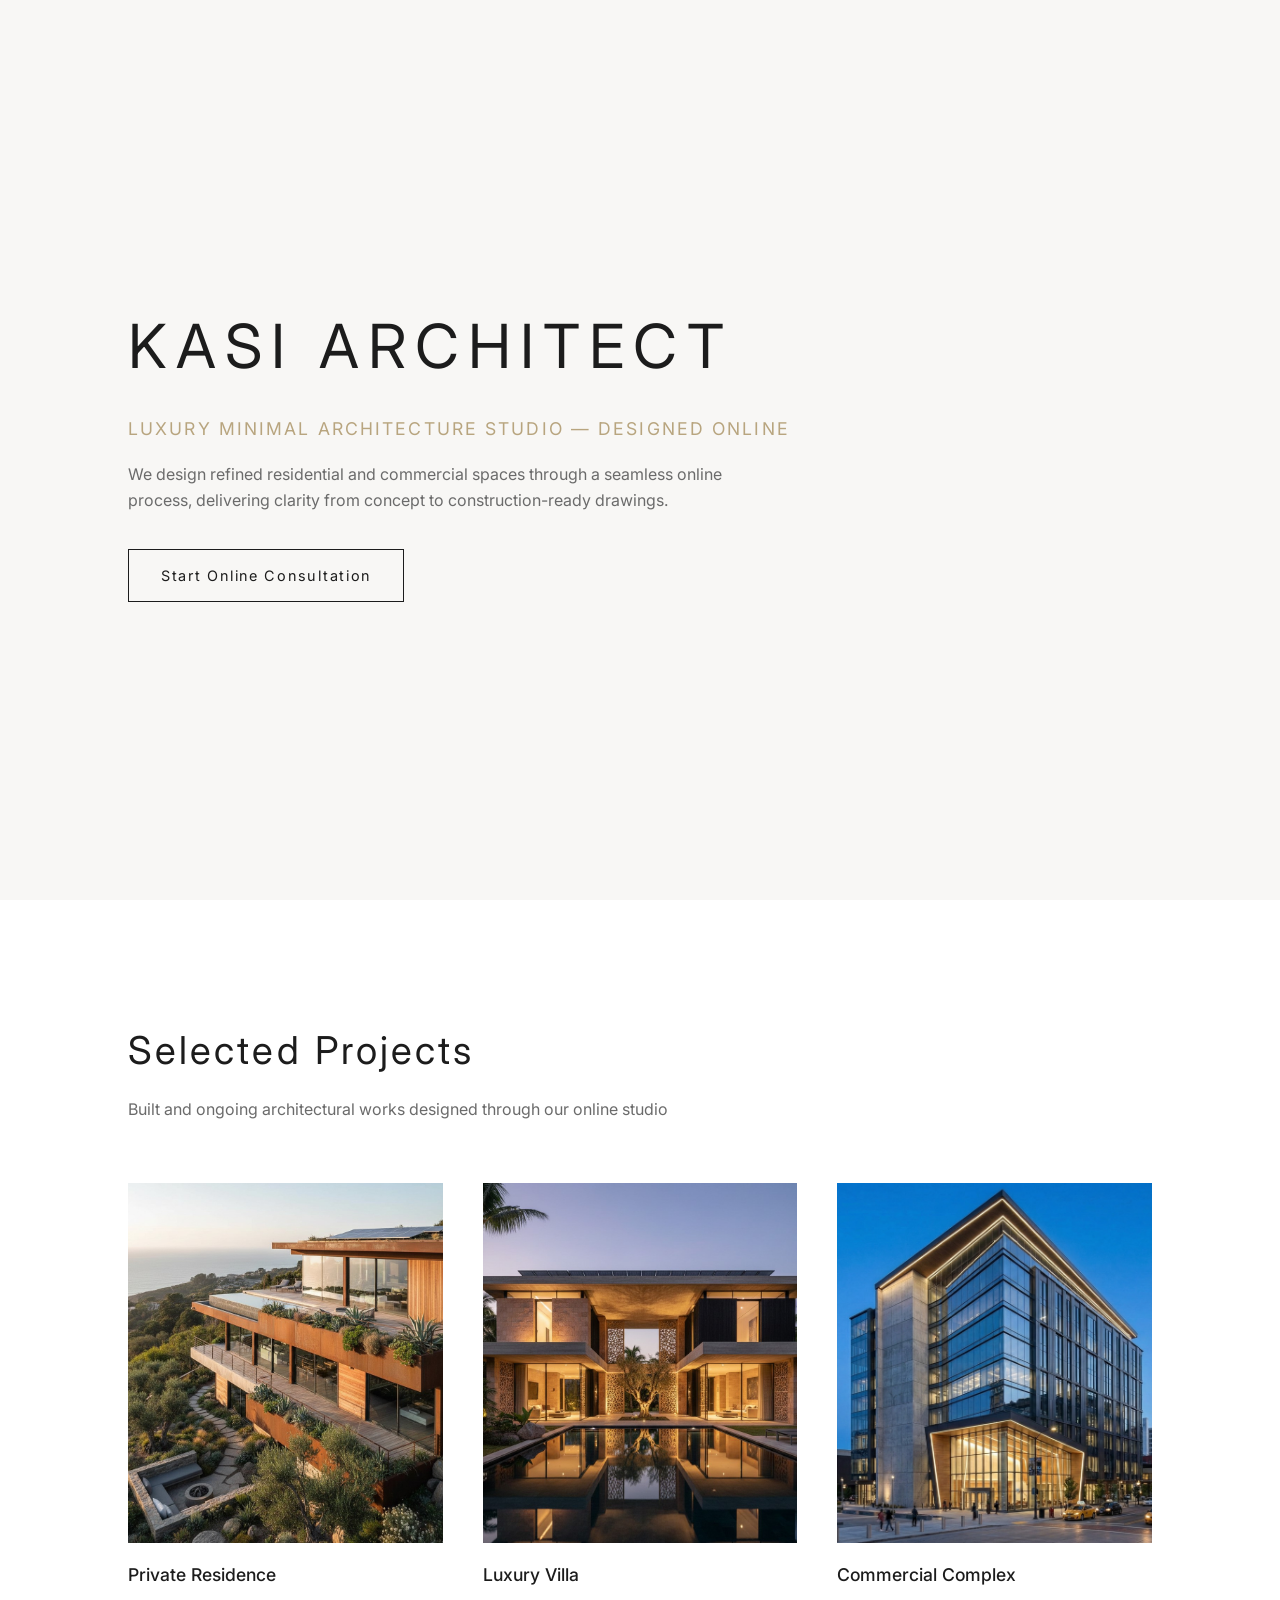
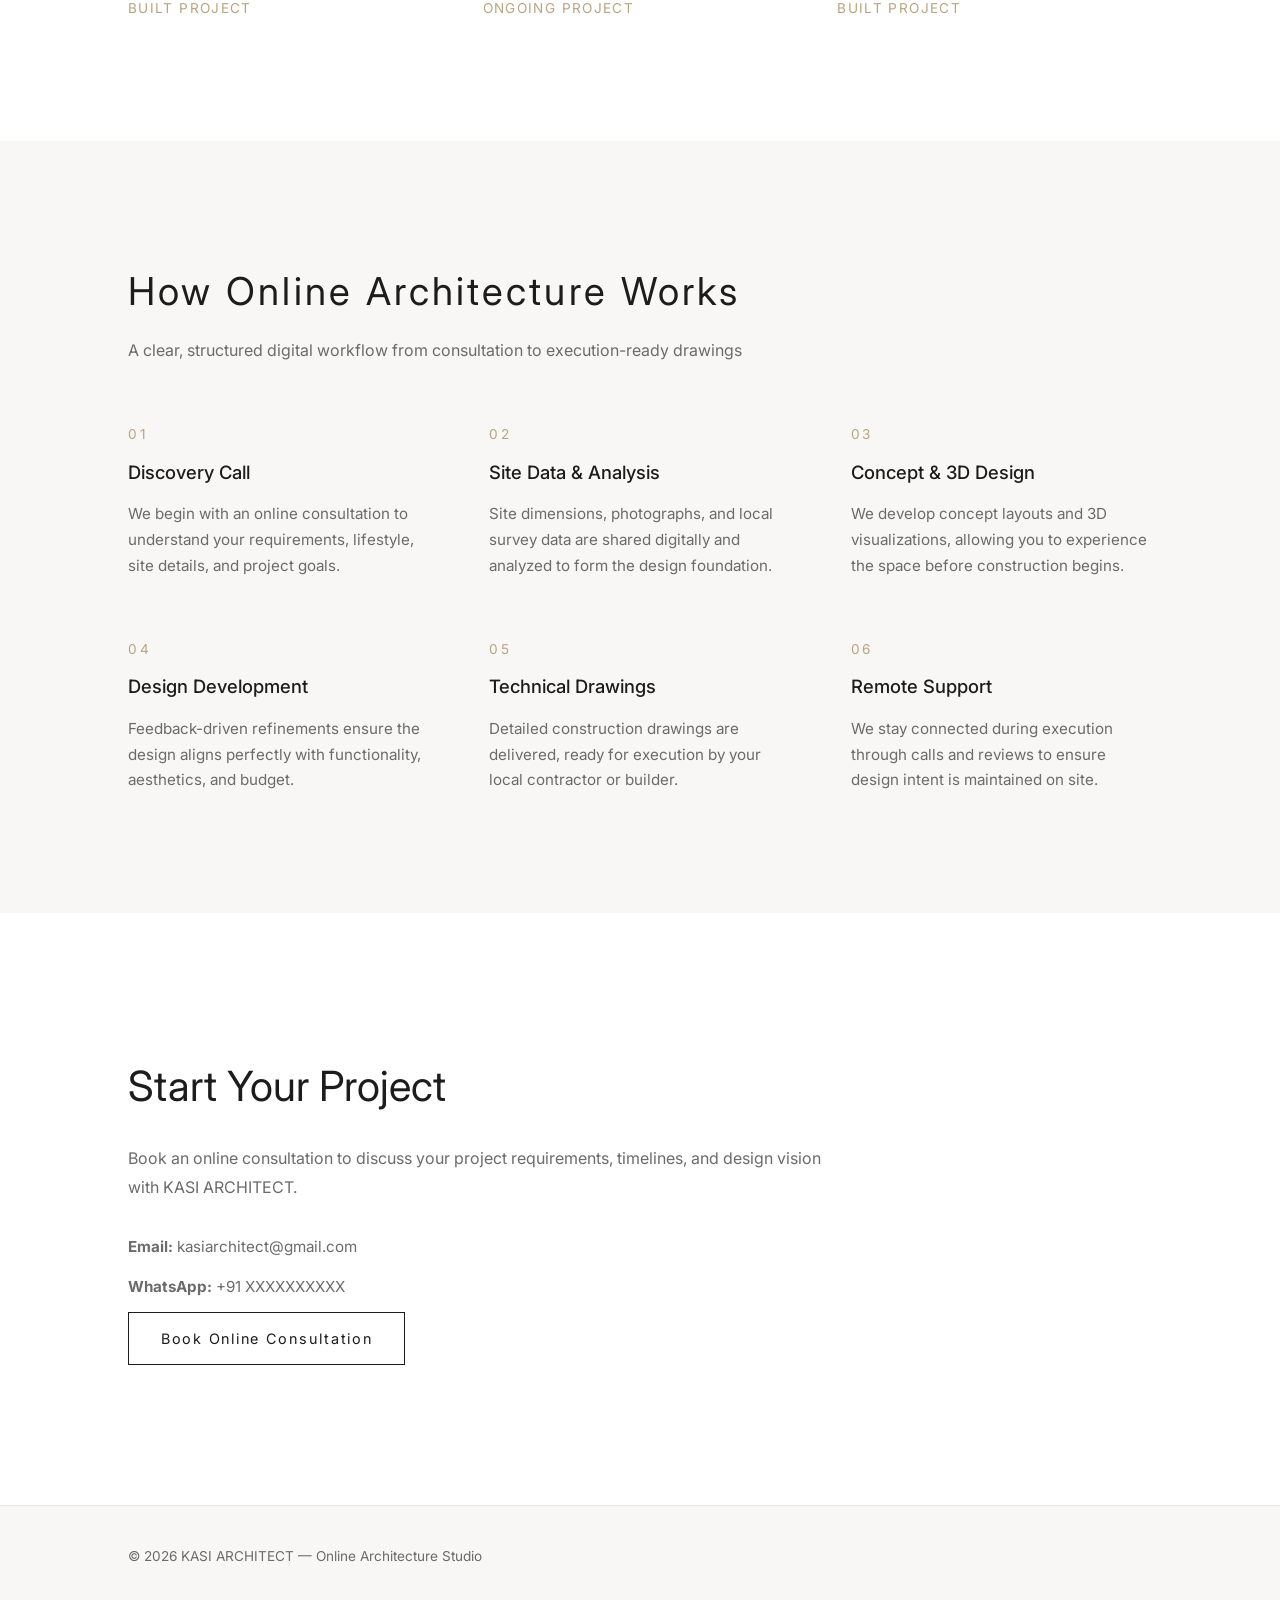
==== index.html @ 860f6b59 "Initial KASI ARCHITECT website" ====
<!DOCTYPE html>
<html lang="en">
<head>
  <meta charset="UTF-8" />
  <meta name="viewport" content="width=device-width, initial-scale=1.0" />
  <title>KASI ARCHITECT | Online Architecture Studio</title>
  <meta name="description" content="KASI ARCHITECT is a luxury minimal online architecture studio delivering residential and commercial design services remotely." />
  
  <!-- Google Font -->
  <link href="https://fonts.googleapis.com/css2?family=Inter:wght@300;400;500;600&display=swap" rel="stylesheet">

  <link rel="stylesheet" href="css/style.css">
</head>
<body>

  <!-- HERO SECTION -->
  <section class="hero">
    <div class="hero-content">
      <h1>KASI ARCHITECT</h1>
      <p class="tagline">Luxury Minimal Architecture Studio — Designed Online</p>
      <p class="subtext">
        We design refined residential and commercial spaces through a seamless online process,
        delivering clarity from concept to construction-ready drawings.
      </p>
      <a href="#contact" class="btn-primary">Start Online Consultation</a>
    </div>
  </section>

  <!-- PROJECTS SECTION -->
<section class="projects">
  <div class="section-header">
    <h2>Selected Projects</h2>
    <p>Built and ongoing architectural works designed through our online studio</p>
  </div>

  <div class="projects-grid">

    <!-- Project 01 -->
    <div class="project-card">
      <div class="project-image">
        <img src="assets/images/project-1.jpg" alt="Residential Architecture Project">
      </div>
      <div class="project-info">
        <h3>Private Residence</h3>
        <span>Built Project</span>
      </div>
    </div>

    <!-- Project 02 -->
    <div class="project-card">
      <div class="project-image">
        <img src="assets/images/project-2.jpg" alt="Villa Architecture Project">
      </div>
      <div class="project-info">
        <h3>Luxury Villa</h3>
        <span>Ongoing Project</span>
      </div>
    </div>

    <!-- Project 03 -->
    <div class="project-card">
      <div class="project-image">
        <img src="assets/images/project-3.jpg" alt="Commercial Architecture Project">
      </div>
      <div class="project-info">
        <h3>Commercial Complex</h3>
        <span>Built Project</span>
      </div>
    </div>

  </div>
</section>

<!-- ONLINE PROCESS SECTION -->
<section class="process">
  <div class="section-header">
    <h2>How Online Architecture Works</h2>
    <p>A clear, structured digital workflow from consultation to execution-ready drawings</p>
  </div>

  <div class="process-steps">

    <div class="process-step">
      <span>01</span>
      <h3>Discovery Call</h3>
      <p>
        We begin with an online consultation to understand your requirements, lifestyle,
        site details, and project goals.
      </p>
    </div>

    <div class="process-step">
      <span>02</span>
      <h3>Site Data & Analysis</h3>
      <p>
        Site dimensions, photographs, and local survey data are shared digitally and analyzed
        to form the design foundation.
      </p>
    </div>

    <div class="process-step">
      <span>03</span>
      <h3>Concept & 3D Design</h3>
      <p>
        We develop concept layouts and 3D visualizations, allowing you to experience
        the space before construction begins.
      </p>
    </div>

    <div class="process-step">
      <span>04</span>
      <h3>Design Development</h3>
      <p>
        Feedback-driven refinements ensure the design aligns perfectly with functionality,
        aesthetics, and budget.
      </p>
    </div>

    <div class="process-step">
      <span>05</span>
      <h3>Technical Drawings</h3>
      <p>
        Detailed construction drawings are delivered, ready for execution by your local
        contractor or builder.
      </p>
    </div>

    <div class="process-step">
      <span>06</span>
      <h3>Remote Support</h3>
      <p>
        We stay connected during execution through calls and reviews to ensure design
        intent is maintained on site.
      </p>
    </div>

  </div>
</section>

<!-- CONTACT SECTION -->
<section class="contact" id="contact">
  <div class="contact-wrapper">

    <div class="contact-text">
      <h2>Start Your Project</h2>
      <p>
        Book an online consultation to discuss your project requirements,
        timelines, and design vision with KASI ARCHITECT.
      </p>

      <div class="contact-details">
        <p><strong>Email:</strong> kasiarchitect@gmail.com</p>
        <p><strong>WhatsApp:</strong> +91 XXXXXXXXXX</p>
      </div>

      <a href="https://wa.me/91XXXXXXXXXX" class="btn-primary" target="_blank">
        Book Online Consultation
      </a>
    </div>

  </div>
</section>

<!-- FOOTER -->
<footer class="footer">
  <p>© 2026 KASI ARCHITECT — Online Architecture Studio</p>
</footer>

</body>
</html>
---- css/style.css ----
/* RESET */
* {
  margin: 0;
  padding: 0;
  box-sizing: border-box;
}

/* ROOT COLORS */
:root {
  --bg-light: #f8f7f5;
  --text-dark: #1c1c1c;
  --text-muted: #6b6b6b;
  --accent: #b8a57f; /* subtle stone-gold */
}

/* BODY */
body {
  font-family: 'Inter', sans-serif;
  background-color: var(--bg-light);
  color: var(--text-dark);
  line-height: 1.6;
}

/* HERO */
.hero {
  min-height: 100vh;
  display: flex;
  align-items: center;
  padding: 0 10%;
}

.hero-content {
  max-width: 720px;
}

.hero h1 {
  font-size: 3.8rem;
  font-weight: 400;
  letter-spacing: 0.15em;
  margin-bottom: 1.2rem;
}

.tagline {
  font-size: 1.1rem;
  color: var(--accent);
  margin-bottom: 1.2rem;
  text-transform: uppercase;
  letter-spacing: 0.12em;
}

.subtext {
  font-size: 1rem;
  color: var(--text-muted);
  margin-bottom: 2.2rem;
  max-width: 620px;
}

/* BUTTON */
.btn-primary {
  display: inline-block;
  padding: 14px 32px;
  border: 1px solid var(--text-dark);
  text-decoration: none;
  color: var(--text-dark);
  font-size: 0.9rem;
  letter-spacing: 0.12em;
  transition: all 0.3s ease;
}

.btn-primary:hover {
  background-color: var(--text-dark);
  color: white;
}

/* PROJECTS SECTION */
.projects {
  padding: 120px 10%;
  background-color: #ffffff;
}

.section-header {
  max-width: 640px;
  margin-bottom: 60px;
}

.section-header h2 {
  font-size: 2.4rem;
  font-weight: 400;
  margin-bottom: 16px;
  letter-spacing: 0.08em;
}

.section-header p {
  color: var(--text-muted);
  font-size: 1rem;
}

/* GRID */
.projects-grid {
  display: grid;
  grid-template-columns: repeat(auto-fit, minmax(280px, 1fr));
  gap: 40px;
}

/* CARD */
.project-card {
  cursor: pointer;
}

.project-image {
  width: 100%;
  height: 360px;
  overflow: hidden;
}

.project-image img {
  width: 100%;
  height: 100%;
  object-fit: cover;
  transition: transform 0.6s ease;
}

.project-card:hover img {
  transform: scale(1.08);
}

.project-info {
  margin-top: 18px;
}

.project-info h3 {
  font-size: 1.1rem;
  font-weight: 500;
  margin-bottom: 6px;
}

.project-info span {
  font-size: 0.85rem;
  color: var(--accent);
  letter-spacing: 0.1em;
  text-transform: uppercase;
}

/* PROCESS SECTION */
.process {
  padding: 120px 10%;
  background-color: var(--bg-light);
}

.process-steps {
  display: grid;
  grid-template-columns: repeat(auto-fit, minmax(260px, 1fr));
  gap: 60px;
}

/* STEP CARD */
.process-step span {
  font-size: 0.85rem;
  letter-spacing: 0.2em;
  color: var(--accent);
  display: block;
  margin-bottom: 12px;
}

.process-step h3 {
  font-size: 1.15rem;
  font-weight: 500;
  margin-bottom: 14px;
}

.process-step p {
  font-size: 0.95rem;
  color: var(--text-muted);
  line-height: 1.7;
}

/* CONTACT */
.contact {
  padding: 140px 10%;
  background-color: #ffffff;
}

.contact-wrapper {
  max-width: 720px;
}

.contact-text h2 {
  font-size: 2.6rem;
  font-weight: 400;
  margin-bottom: 24px;
}

.contact-text p {
  font-size: 1rem;
  color: var(--text-muted);
  margin-bottom: 32px;
  line-height: 1.8;
}

.contact-details p {
  margin-bottom: 12px;
  font-size: 0.95rem;
}

/* FOOTER */
.footer {
  padding: 40px 10%;
  border-top: 1px solid #e6e6e6;
  font-size: 0.85rem;
  color: var(--text-muted);
}
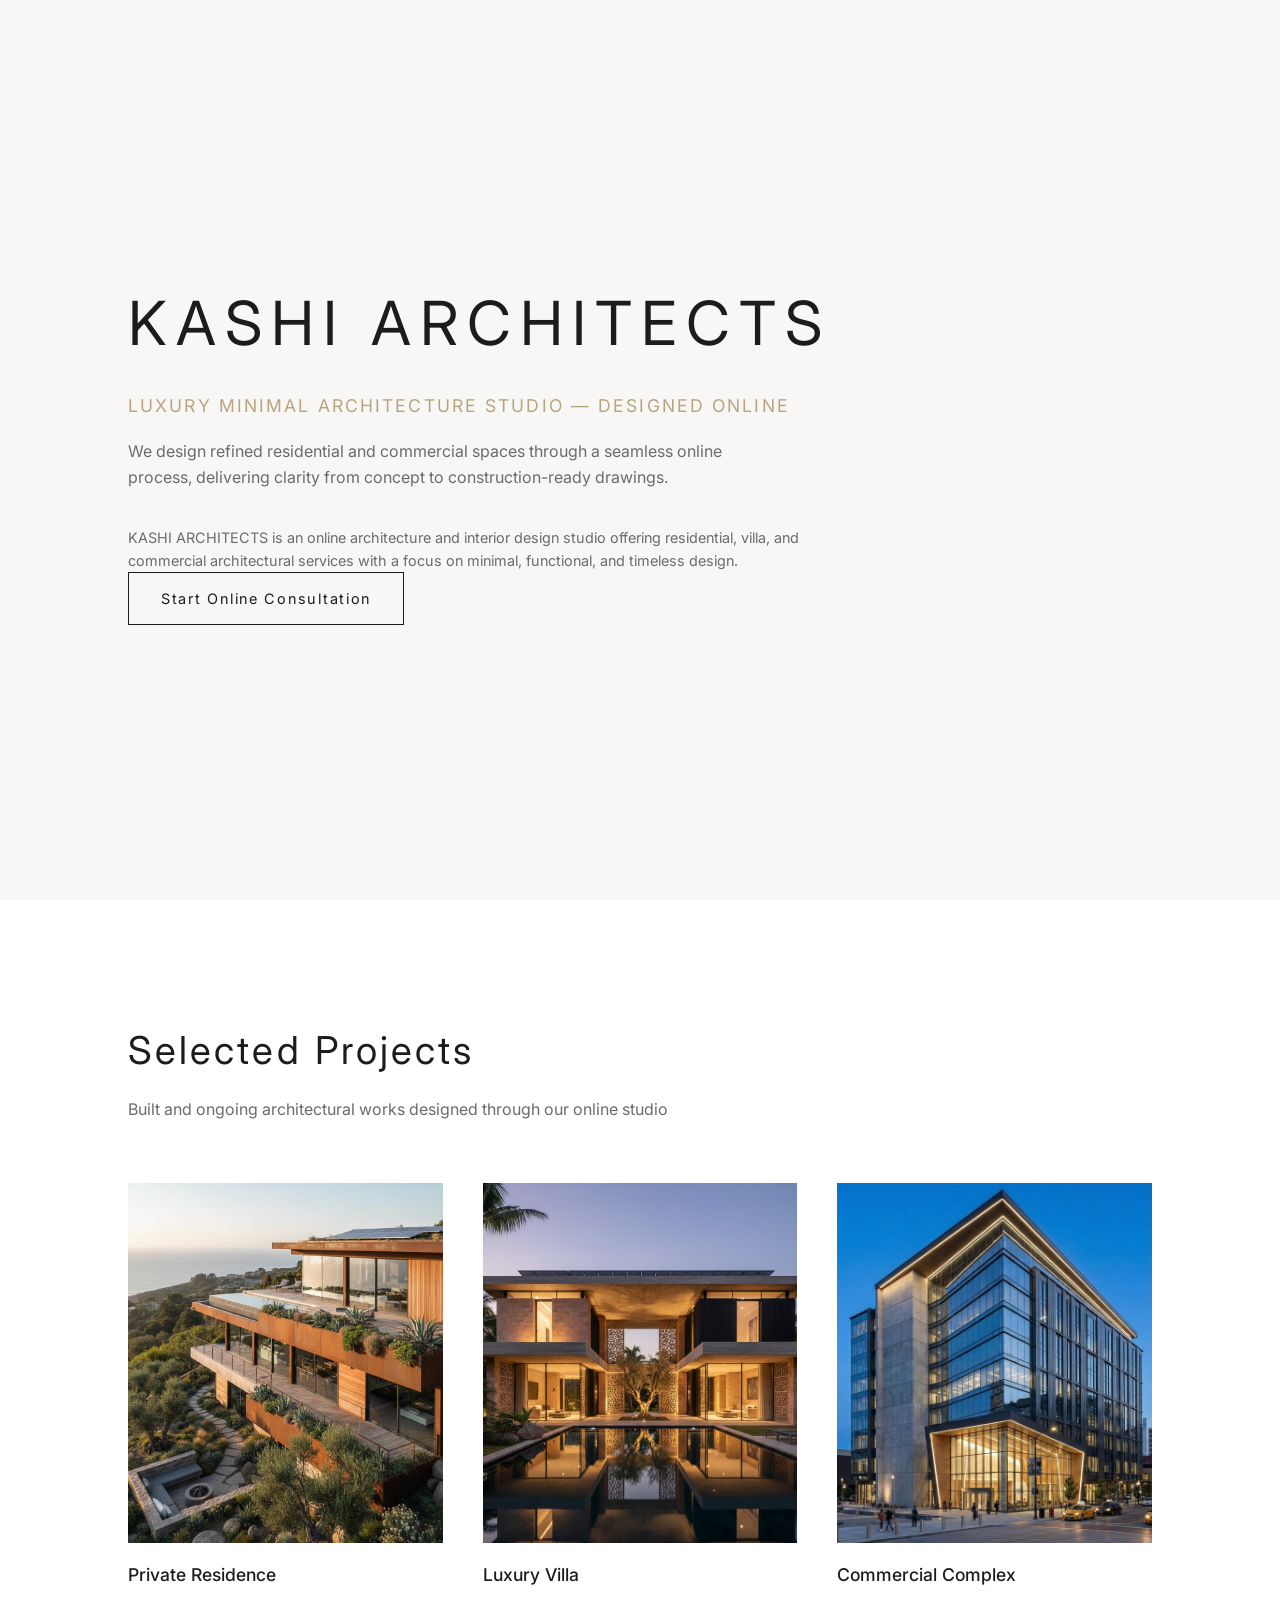
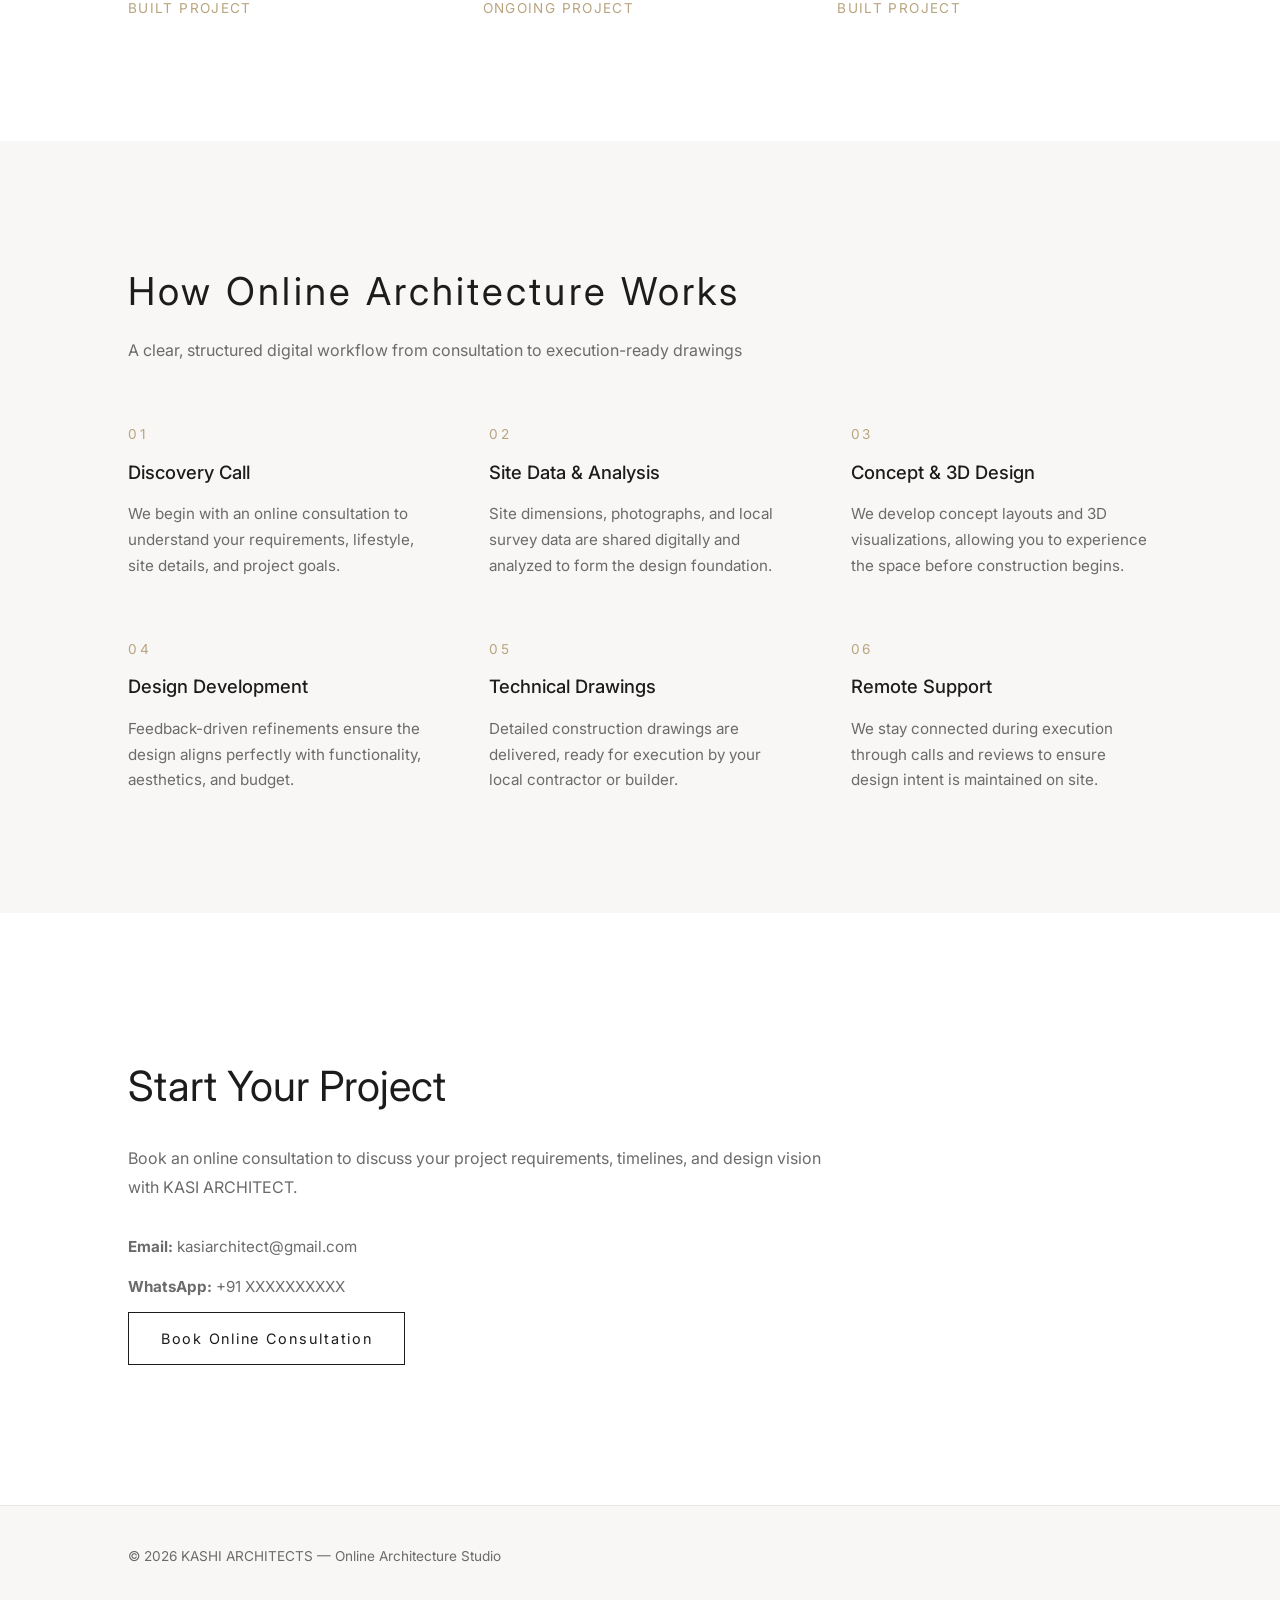
==== commit 89639f71: "SEO setup, sitemap, robots, and content updates" ====
--- a/index.html
+++ b/index.html
@@ -1,10 +1,12 @@
-<!DOCTYPE html>
+ <!DOCTYPE html>
 <html lang="en">
 <head>
+  <meta name="google-site-verification" content="96An7HgSx1eUOh5sth1v05CufjGwYCUiVsrkVjuJnDw" />
+  <meta name="copyright" content="© 2026 KASHI ARCHITECTS. All rights reserved.">
   <meta charset="UTF-8" />
   <meta name="viewport" content="width=device-width, initial-scale=1.0" />
-  <title>KASI ARCHITECT | Online Architecture Studio</title>
-  <meta name="description" content="KASI ARCHITECT is a luxury minimal online architecture studio delivering residential and commercial design services remotely." />
+ <title>KASHI ARCHITECTS | Luxury Online Architecture Studio</title>
+ <meta name="description" content="KASHI ARCHITECTS is a luxury minimal online architecture studio providing residential and commercial architectural design services remotely across India and globally." />
   
   <!-- Google Font -->
   <link href="https://fonts.googleapis.com/css2?family=Inter:wght@300;400;500;600&display=swap" rel="stylesheet">
@@ -12,16 +14,22 @@
   <link rel="stylesheet" href="css/style.css">
 </head>
 <body>
+  <script src="js/main.js"></script>
 
   <!-- HERO SECTION -->
   <section class="hero">
     <div class="hero-content">
-      <h1>KASI ARCHITECT</h1>
+      <h1>KASHI ARCHITECTS</h1>
       <p class="tagline">Luxury Minimal Architecture Studio — Designed Online</p>
       <p class="subtext">
         We design refined residential and commercial spaces through a seamless online process,
         delivering clarity from concept to construction-ready drawings.
       </p>
+      <p class="seo-text">
+  KASHI ARCHITECTS is an online architecture and interior design studio offering residential,
+  villa, and commercial architectural services with a focus on minimal, functional,
+  and timeless design.
+</p>
       <a href="#contact" class="btn-primary">Start Online Consultation</a>
     </div>
   </section>
@@ -163,8 +171,7 @@
 
 <!-- FOOTER -->
 <footer class="footer">
-  <p>© 2026 KASI ARCHITECT — Online Architecture Studio</p>
-</footer>
+<p>© 2026 KASHI ARCHITECTS — Online Architecture Studio</p></footer>
 
 </body>
-</html>+</html>
--- a/css/style.css
+++ b/css/style.css
@@ -53,6 +53,12 @@
   color: var(--text-muted);
   margin-bottom: 2.2rem;
   max-width: 620px;
+}
+.seo-text {
+  max-width: 720px;
+  font-size: 0.9rem;
+  color: var(--text-muted);
+  margin-top: 24px;
 }
 
 /* BUTTON */
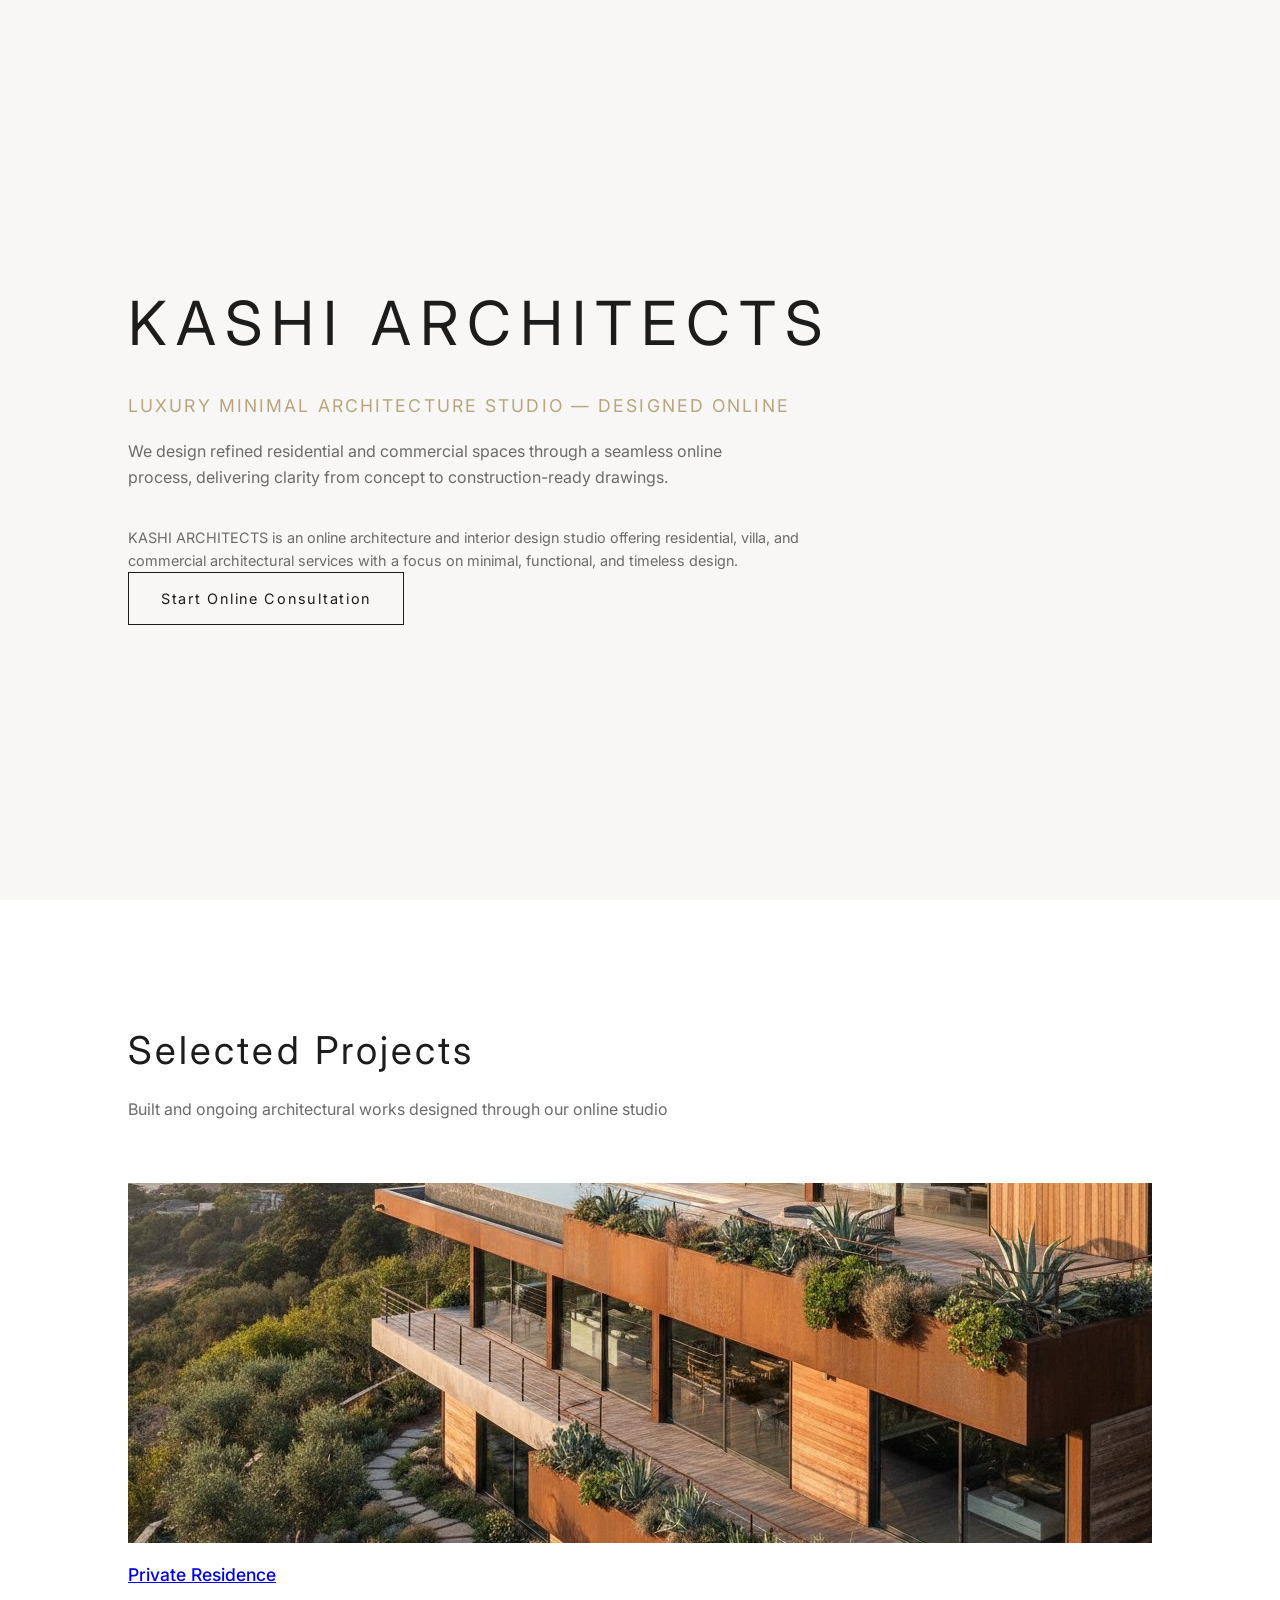
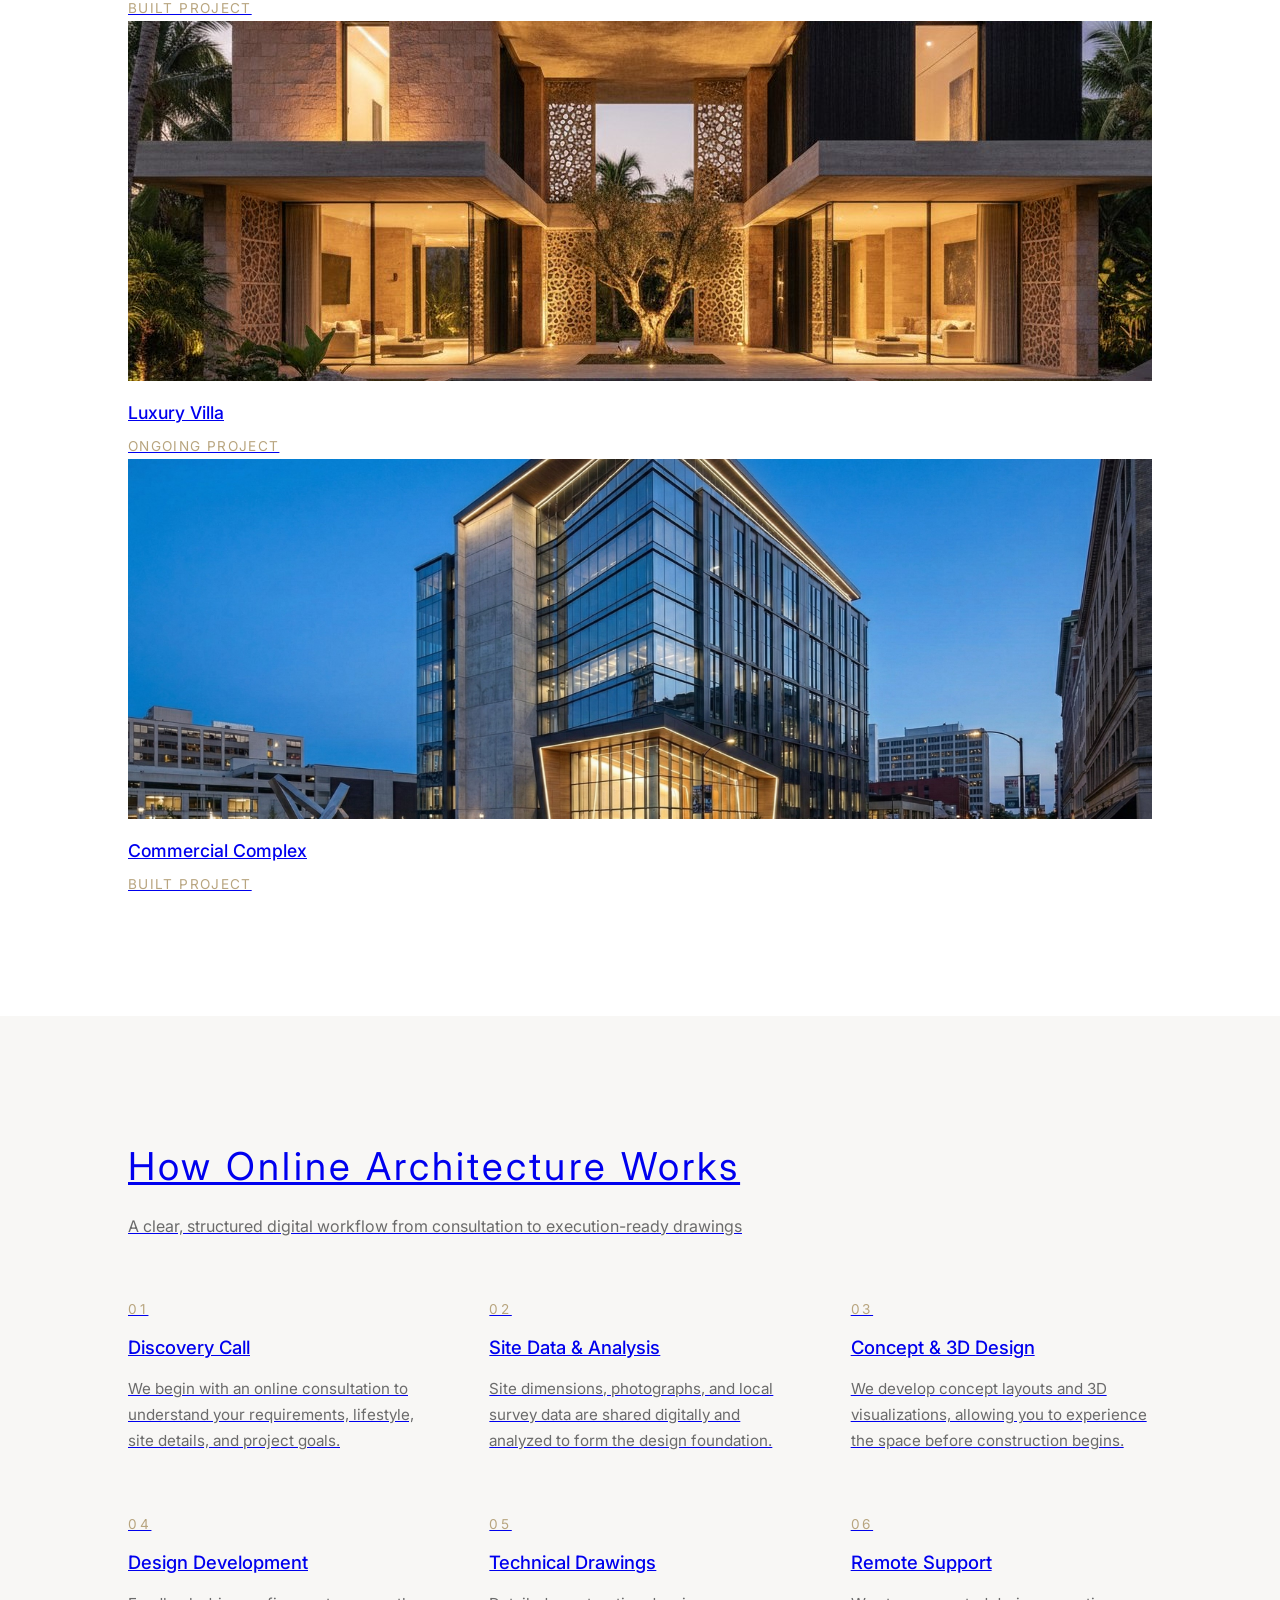
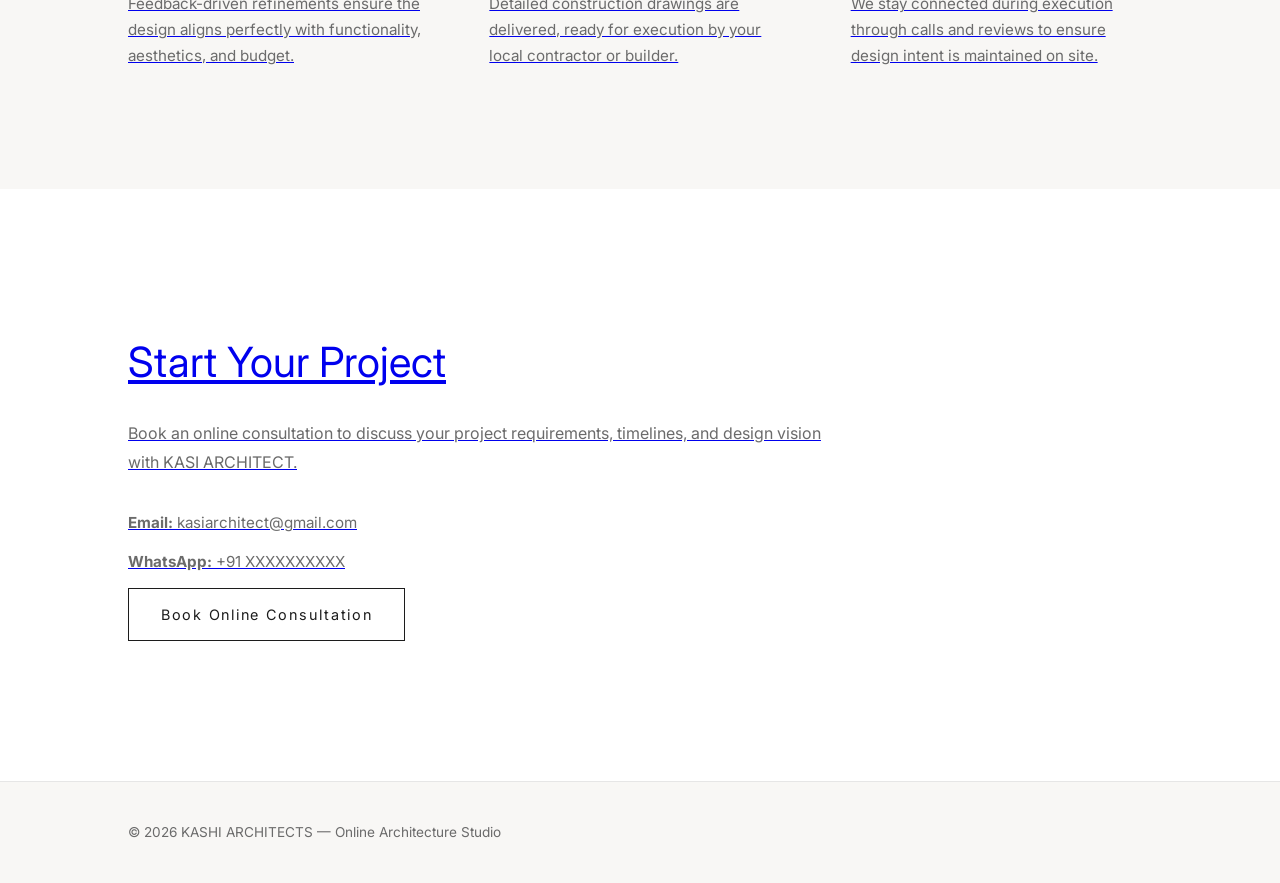
==== commit ba9d0525: "Add project detail page for private residence" ====
--- a/index.html
+++ b/index.html
@@ -44,7 +44,7 @@
   <div class="projects-grid">
 
     <!-- Project 01 -->
-    <div class="project-card">
+    <a href="projects/project-1.html" class="project-card">
       <div class="project-image">
         <img src="assets/images/project-1.jpg" alt="Residential Architecture Project">
       </div>
--- a/css/style.css
+++ b/css/style.css
@@ -214,4 +214,56 @@
   border-top: 1px solid #e6e6e6;
   font-size: 0.85rem;
   color: var(--text-muted);
-}+}
+/* PROJECT DETAIL PAGE */
+
+.project-hero {
+  padding: 140px 10% 80px;
+  background-color: var(--bg-light);
+}
+
+.project-hero h1 {
+  font-size: 3rem;
+  font-weight: 400;
+  margin-bottom: 12px;
+}
+
+.project-meta {
+  font-size: 0.9rem;
+  color: var(--accent);
+  letter-spacing: 0.12em;
+  text-transform: uppercase;
+}
+
+.project-content {
+  padding: 80px 10%;
+  max-width: 960px;
+}
+
+.project-block {
+  margin-bottom: 48px;
+}
+
+.project-block h2 {
+  font-size: 1.4rem;
+  font-weight: 500;
+  margin-bottom: 16px;
+}
+
+.project-block p {
+  color: var(--text-muted);
+  line-height: 1.8;
+}
+
+.project-images {
+  display: grid;
+  grid-template-columns: 1fr 1fr;
+  gap: 24px;
+}
+
+.project-images img {
+  width: 100%;
+  height: 360px;
+  object-fit: cover;
+}
+
